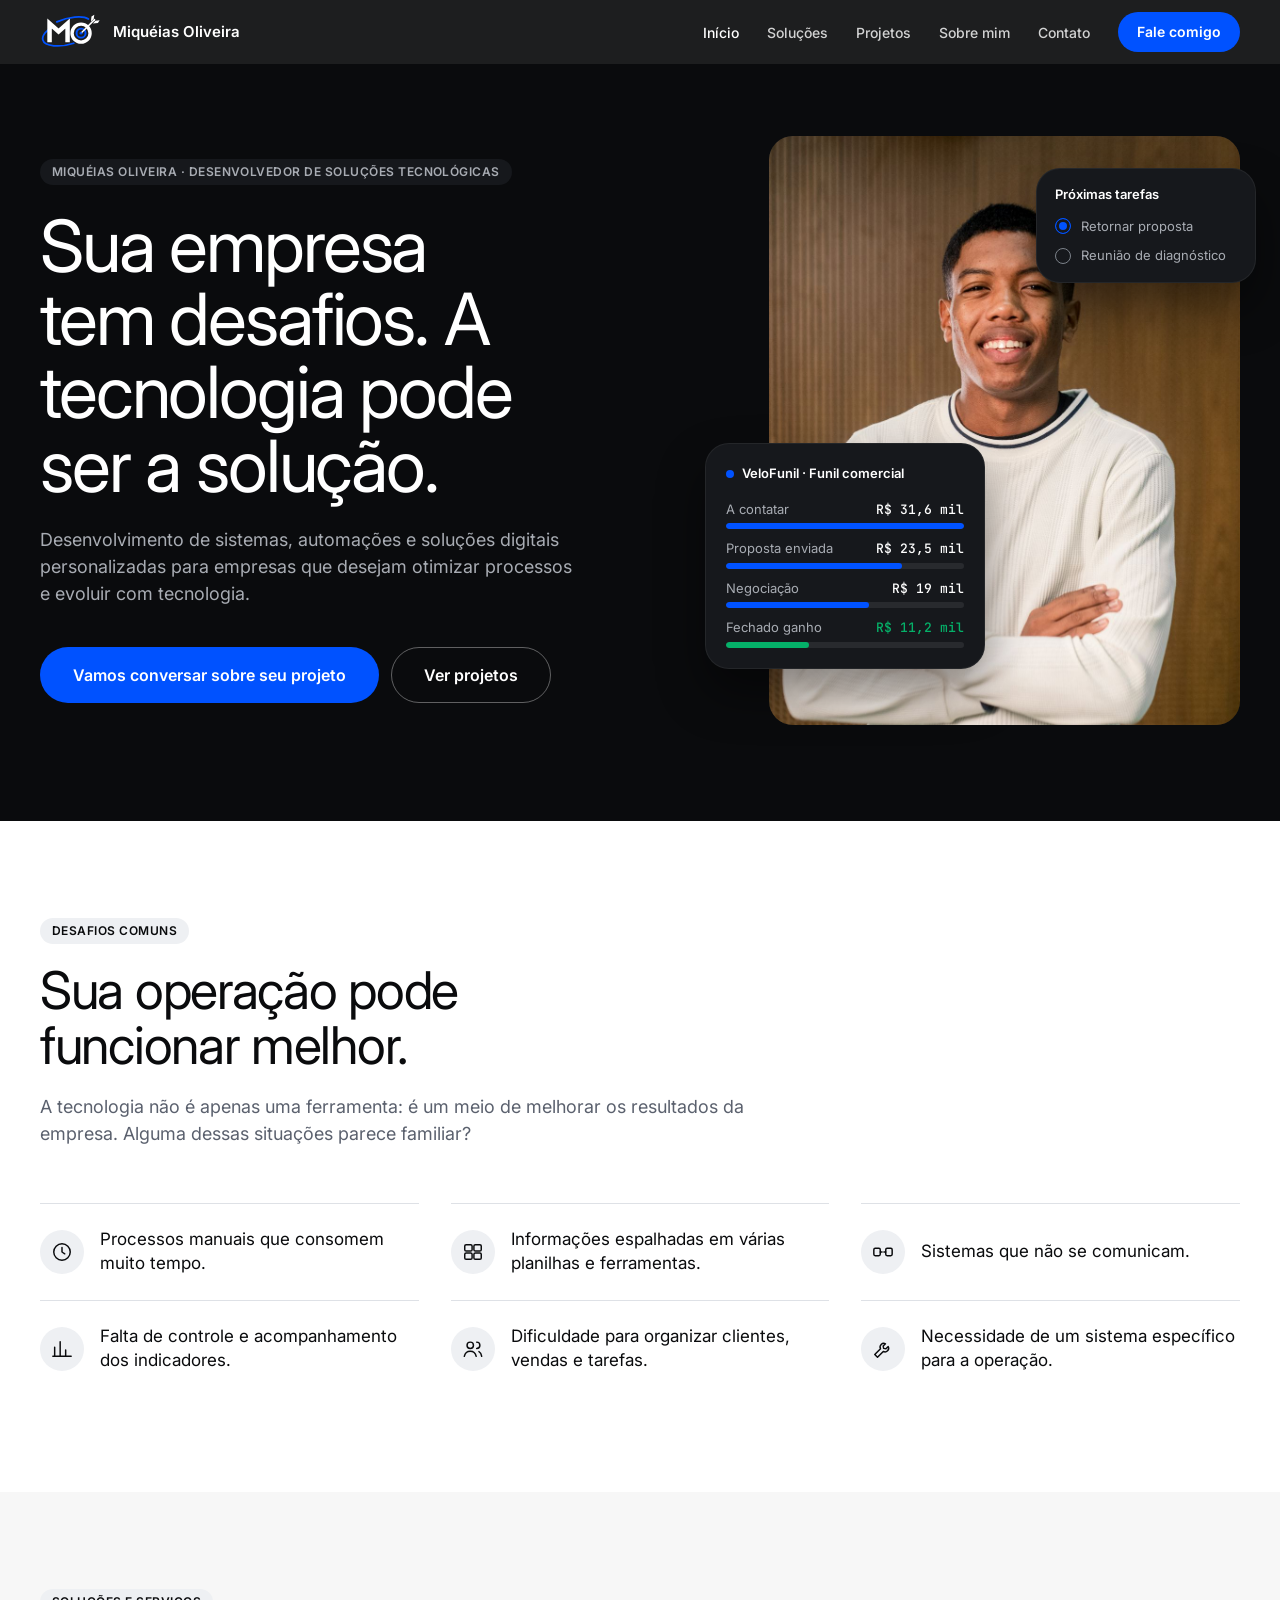
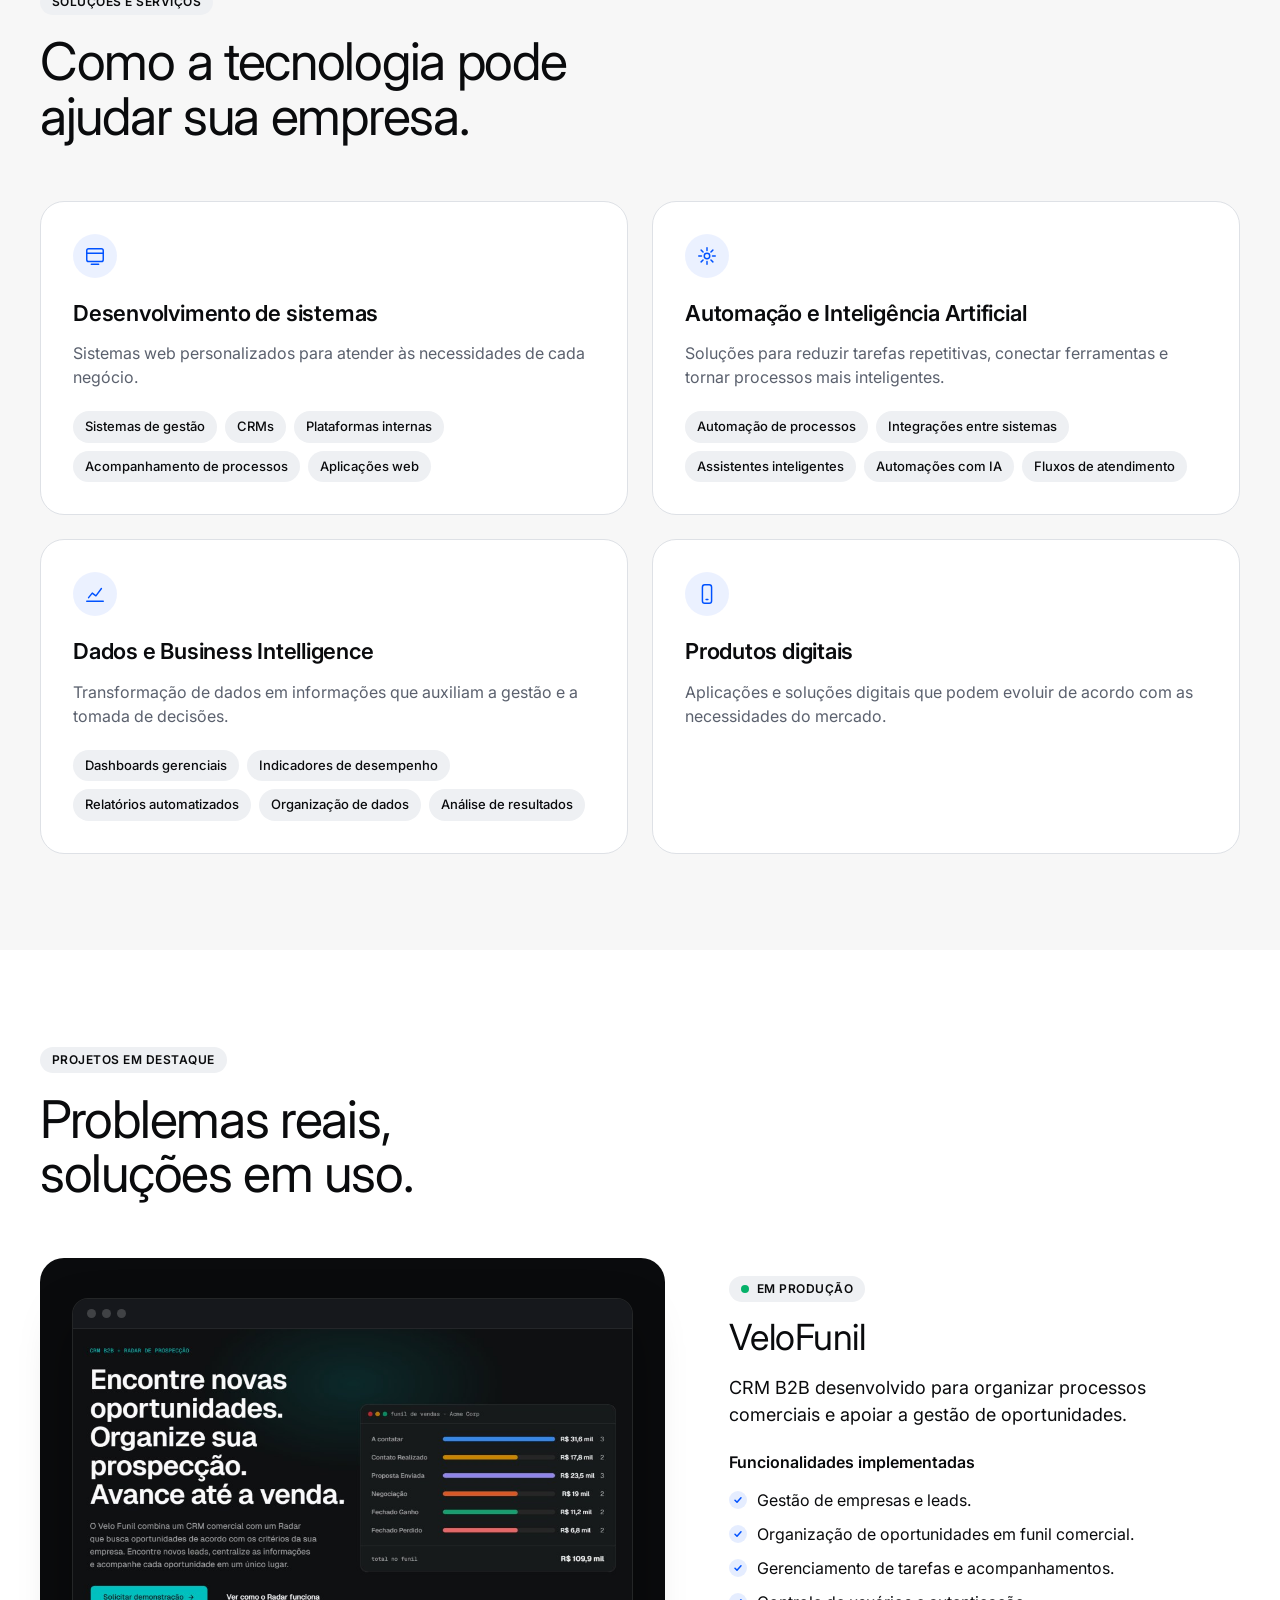
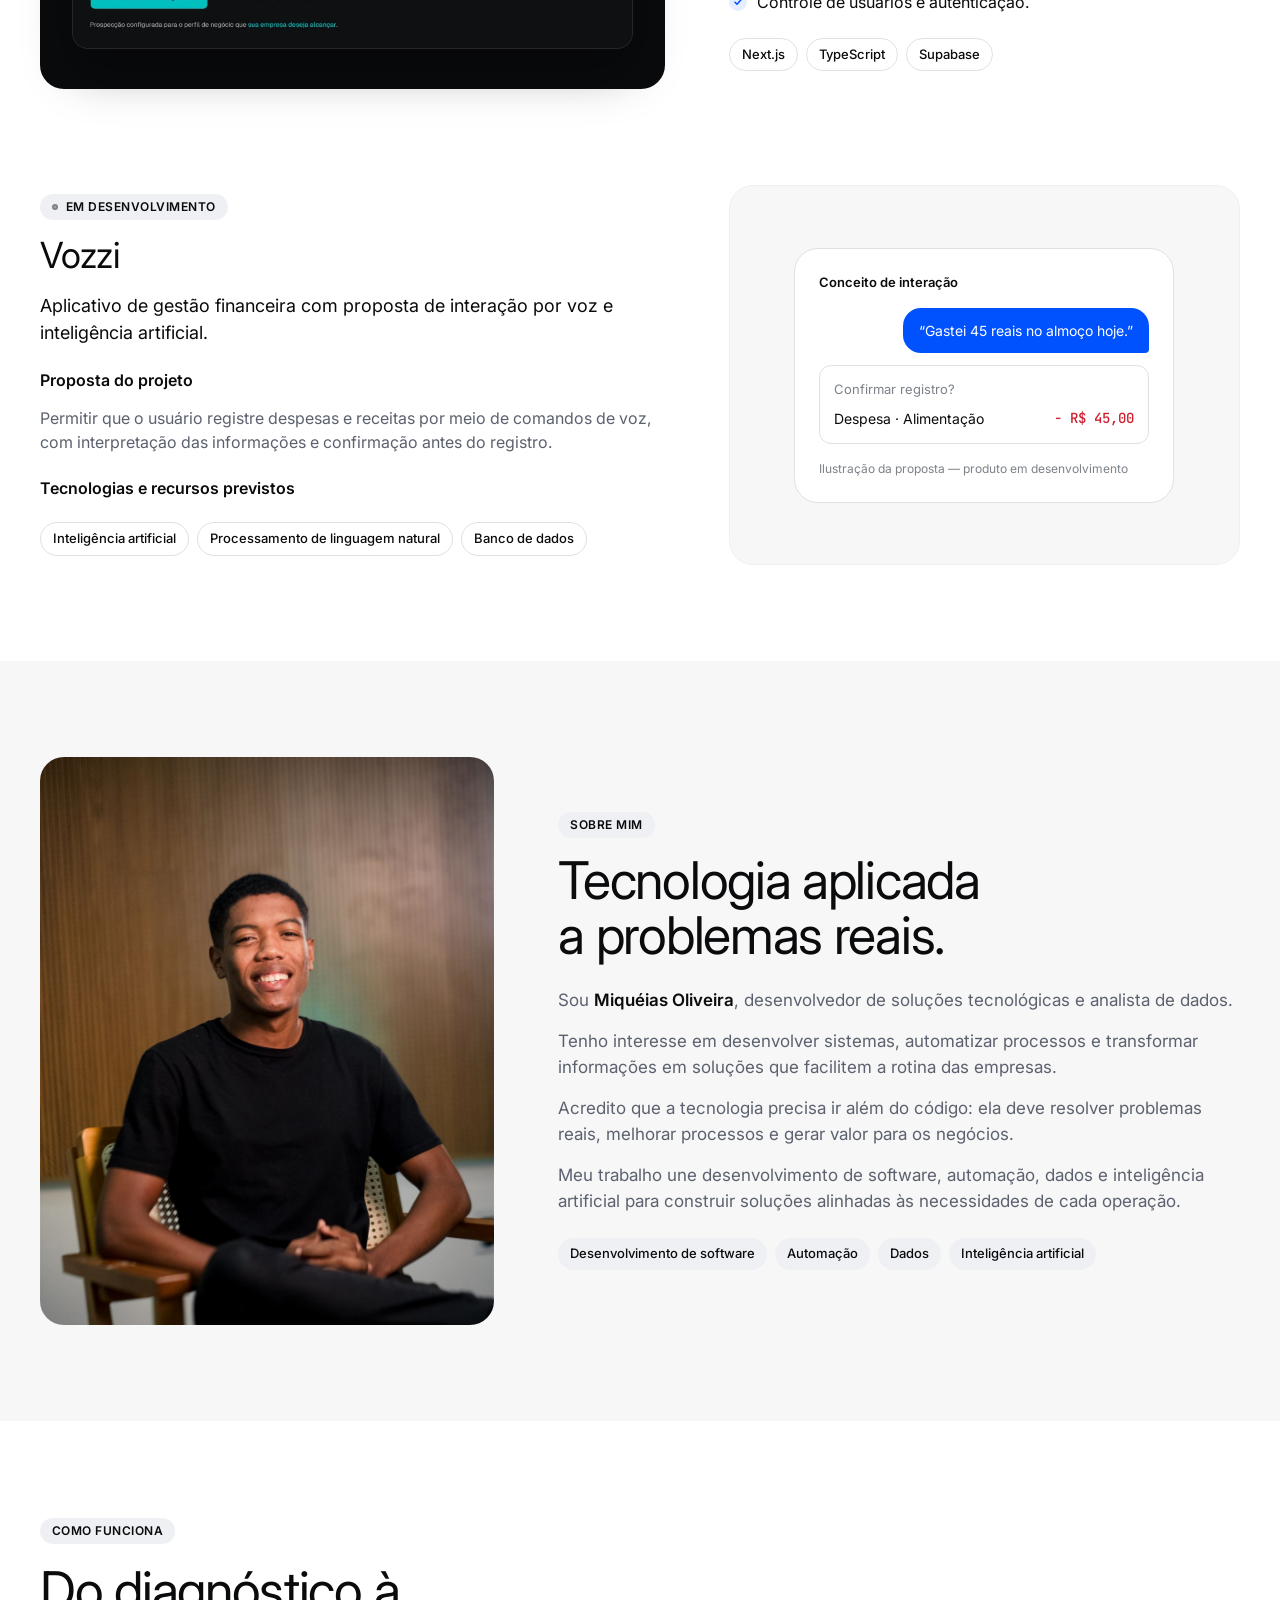
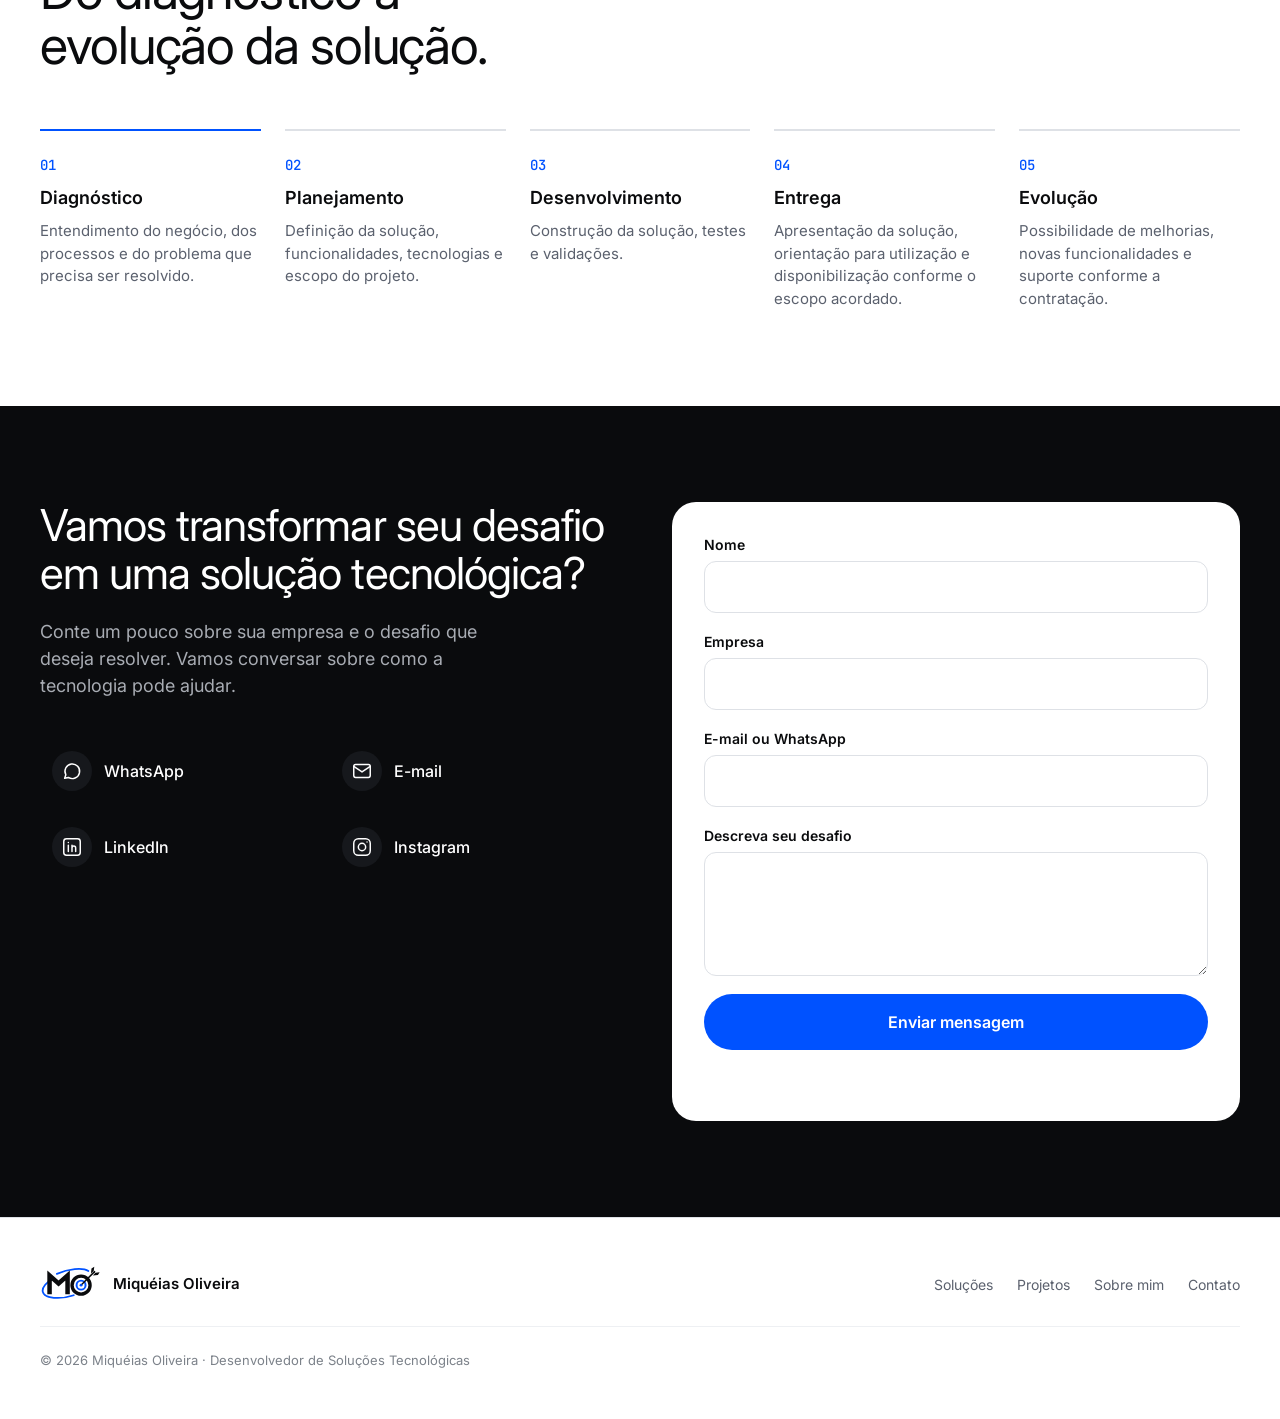
==== index.html @ 8f215d65 "Landing page inicial" ====
<!doctype html>
<html lang="pt-BR">
<head>
  <meta charset="utf-8">
  <meta name="viewport" content="width=device-width, initial-scale=1">
  <title>Miquéias Oliveira — Desenvolvedor de Soluções Tecnológicas</title>
  <meta name="description" content="Desenvolvimento de sistemas, automações e soluções digitais personalizadas para empresas que desejam otimizar processos e evoluir com tecnologia.">
  <meta property="og:title" content="Miquéias Oliveira — Desenvolvedor de Soluções Tecnológicas">
  <meta property="og:description" content="Sistemas, automações, dados e IA para resolver desafios reais da sua empresa.">
  <meta property="og:type" content="website">
  <meta property="og:image" content="assets/img/miqueias-hero.jpg">
  <meta property="og:locale" content="pt_BR">
  <link rel="icon" href="assets/favicon.svg" type="image/svg+xml">
  <link rel="preconnect" href="https://fonts.googleapis.com">
  <link rel="preconnect" href="https://fonts.gstatic.com" crossorigin>
  <link href="https://fonts.googleapis.com/css2?family=Inter:wght@400;500;600;700&family=JetBrains+Mono:wght@500&display=swap" rel="stylesheet">
  <link rel="stylesheet" href="styles.css">
  <!-- Métricas: inserir aqui o script de analytics (ex.: Google Analytics 4 ou Plausible) na publicação -->
</head>
<body>

  <!-- Logo MO: letras em currentColor (claro/escuro), alvo e órbita em azul -->
  <svg width="0" height="0" style="position:absolute" aria-hidden="true">
    <symbol id="logo" viewBox="0 0 112 64">
      <path d="M60 52 C 36 60, 8 58, 5 46 C 3 38, 12 28, 24 22" fill="none" stroke="#0052ff" stroke-width="3.2" stroke-linecap="round"/>
      <path d="M30 14 C 50 5, 76 2, 86 9" fill="none" stroke="#0052ff" stroke-width="3.2" stroke-linecap="round"/>
      <path d="M17 50 V17 L33 31 L49 17 V50" fill="none" stroke="currentColor" stroke-width="8"/>
      <circle cx="73" cy="34" r="16" fill="none" stroke="currentColor" stroke-width="6"/>
      <circle cx="73" cy="34" r="8" fill="none" stroke="#0052ff" stroke-width="3.5"/>
      <circle cx="73" cy="34" r="2.6" fill="#0052ff"/>
      <path d="M75 32 L97 10" stroke="currentColor" stroke-width="2.6" stroke-linecap="round"/>
      <path d="M90.5 13.5 L91.5 4.5 L96.5 1.5 L95.5 9 Z M94 17 L103 16 L106 11 L98.5 12 Z" fill="currentColor"/>
    </symbol>
  </svg>

  <!-- ===== Navegação ===== -->
  <header class="nav" id="nav">
    <div class="container nav__inner">
      <a href="#inicio" class="nav__brand" aria-label="Miquéias Oliveira — início">
        <svg class="nav__logo" aria-hidden="true"><use href="#logo"/></svg>
        <span>Miquéias Oliveira</span>
      </a>
      <nav class="nav__menu" id="menu" aria-label="Menu principal">
        <a href="#inicio">Início</a>
        <a href="#solucoes">Soluções</a>
        <a href="#projetos">Projetos</a>
        <a href="#sobre">Sobre mim</a>
        <a href="#contato">Contato</a>
        <a href="#contato" class="btn btn--primary nav__cta">Fale comigo</a>
      </nav>
      <button class="nav__toggle" id="menuToggle" aria-label="Abrir menu" aria-expanded="false" aria-controls="menu">
        <span></span><span></span>
      </button>
    </div>
  </header>

  <main>

    <!-- ===== Hero ===== -->
    <section class="hero" id="inicio">
      <div class="container hero__grid">
        <div class="hero__text">
          <span class="badge badge--dark">Miquéias Oliveira · Desenvolvedor de Soluções Tecnológicas</span>
          <h1 class="display-mega">Sua empresa tem desafios. A tecnologia pode ser a solução.</h1>
          <p class="hero__sub">Desenvolvimento de sistemas, automações e soluções digitais personalizadas para empresas que desejam otimizar processos e evoluir com tecnologia.</p>
          <div class="hero__actions">
            <a href="#contato" class="btn btn--primary btn--lg">Vamos conversar sobre seu projeto</a>
            <a href="#projetos" class="btn btn--outline-dark btn--lg">Ver projetos</a>
          </div>
        </div>

        <div class="hero__visual">
          <figure class="hero__photo">
            <img src="assets/img/miqueias-hero.jpg" alt="Miquéias Oliveira sorrindo, de braços cruzados" width="1000" height="1500" fetchpriority="high">
          </figure>

          <!-- Mockup VeloFunil: funil -->
          <div class="ui-card ui-card--funnel" aria-hidden="true">
            <div class="ui-card__head">
              <span class="ui-dot"></span><span class="ui-card__title">VeloFunil · Funil comercial</span>
            </div>
            <div class="funnel">
              <div class="funnel__col"><span class="funnel__label">A contatar</span><span class="mono">R$ 31,6 mil</span><i style="--w:100%"></i></div>
              <div class="funnel__col"><span class="funnel__label">Proposta enviada</span><span class="mono">R$ 23,5 mil</span><i style="--w:74%"></i></div>
              <div class="funnel__col"><span class="funnel__label">Negociação</span><span class="mono">R$ 19 mil</span><i style="--w:60%"></i></div>
              <div class="funnel__col"><span class="funnel__label">Fechado ganho</span><span class="mono up">R$ 11,2 mil</span><i style="--w:35%" class="is-won"></i></div>
            </div>
          </div>

          <!-- Mockup VeloFunil: tarefas -->
          <div class="ui-card ui-card--tasks" aria-hidden="true">
            <span class="ui-card__title">Próximas tarefas</span>
            <ul class="tasks">
              <li><span class="check is-done"></span>Retornar proposta</li>
              <li><span class="check"></span>Reunião de diagnóstico</li>
            </ul>
          </div>
        </div>
      </div>
    </section>

    <!-- ===== Problemas ===== -->
    <section class="section" id="problemas">
      <div class="container">
        <header class="section__head">
          <span class="badge">Desafios comuns</span>
          <h2 class="display-lg">Sua operação pode funcionar melhor.</h2>
          <p class="section__lead">A tecnologia não é apenas uma ferramenta: é um meio de melhorar os resultados da empresa. Alguma dessas situações parece familiar?</p>
        </header>
        <ul class="problems">
          <li class="problem">
            <span class="icon-plate"><svg viewBox="0 0 24 24"><circle cx="12" cy="12" r="9"/><path d="M12 7v5l3 2"/></svg></span>
            <p>Processos manuais que consomem muito tempo.</p>
          </li>
          <li class="problem">
            <span class="icon-plate"><svg viewBox="0 0 24 24"><rect x="3" y="4" width="8" height="7" rx="1.5"/><rect x="13" y="4" width="8" height="7" rx="1.5"/><rect x="3" y="13" width="8" height="7" rx="1.5"/><rect x="13" y="13" width="8" height="7" rx="1.5"/></svg></span>
            <p>Informações espalhadas em várias planilhas e ferramentas.</p>
          </li>
          <li class="problem">
            <span class="icon-plate"><svg viewBox="0 0 24 24"><rect x="2" y="8" width="7" height="8" rx="1.5"/><rect x="15" y="8" width="7" height="8" rx="1.5"/><path d="M9 12h2M13 12h2"/></svg></span>
            <p>Sistemas que não se comunicam.</p>
          </li>
          <li class="problem">
            <span class="icon-plate"><svg viewBox="0 0 24 24"><path d="M4 20V10M10 20V4M16 20v-7M22 20H2"/></svg></span>
            <p>Falta de controle e acompanhamento dos indicadores.</p>
          </li>
          <li class="problem">
            <span class="icon-plate"><svg viewBox="0 0 24 24"><circle cx="9" cy="8" r="3.5"/><path d="M2.5 20c.8-3.5 3.4-5.5 6.5-5.5s5.7 2 6.5 5.5"/><path d="M16 4.5a3.5 3.5 0 0 1 0 7M18.5 14.8c1.6.8 2.6 2.6 3 5.2"/></svg></span>
            <p>Dificuldade para organizar clientes, vendas e tarefas.</p>
          </li>
          <li class="problem">
            <span class="icon-plate"><svg viewBox="0 0 24 24"><path d="M14.7 6.3a4 4 0 0 0-5.4 5.4L3 18l3 3 6.3-6.3a4 4 0 0 0 5.4-5.4l-2.5 2.5-2.5-.5-.5-2.5z"/></svg></span>
            <p>Necessidade de um sistema específico para a operação.</p>
          </li>
        </ul>
      </div>
    </section>

    <!-- ===== Soluções ===== -->
    <section class="section section--soft" id="solucoes">
      <div class="container">
        <header class="section__head">
          <span class="badge">Soluções e serviços</span>
          <h2 class="display-lg">Como a tecnologia pode ajudar sua empresa.</h2>
        </header>
        <div class="services">
          <article class="card service">
            <span class="icon-plate icon-plate--blue"><svg viewBox="0 0 24 24"><rect x="3" y="4" width="18" height="14" rx="2"/><path d="M3 9h18M8 21h8"/></svg></span>
            <h3 class="title-lg">Desenvolvimento de sistemas</h3>
            <p>Sistemas web personalizados para atender às necessidades de cada negócio.</p>
            <ul class="chips"><li>Sistemas de gestão</li><li>CRMs</li><li>Plataformas internas</li><li>Acompanhamento de processos</li><li>Aplicações web</li></ul>
          </article>
          <article class="card service">
            <span class="icon-plate icon-plate--blue"><svg viewBox="0 0 24 24"><path d="M12 3v3M12 18v3M3 12h3M18 12h3M5.6 5.6l2.1 2.1M16.3 16.3l2.1 2.1M5.6 18.4l2.1-2.1M16.3 7.7l2.1-2.1"/><circle cx="12" cy="12" r="3"/></svg></span>
            <h3 class="title-lg">Automação e Inteligência Artificial</h3>
            <p>Soluções para reduzir tarefas repetitivas, conectar ferramentas e tornar processos mais inteligentes.</p>
            <ul class="chips"><li>Automação de processos</li><li>Integrações entre sistemas</li><li>Assistentes inteligentes</li><li>Automações com IA</li><li>Fluxos de atendimento</li></ul>
          </article>
          <article class="card service">
            <span class="icon-plate icon-plate--blue"><svg viewBox="0 0 24 24"><path d="M3 20h18"/><path d="M5 16l4-5 4 3 6-8"/></svg></span>
            <h3 class="title-lg">Dados e Business Intelligence</h3>
            <p>Transformação de dados em informações que auxiliam a gestão e a tomada de decisões.</p>
            <ul class="chips"><li>Dashboards gerenciais</li><li>Indicadores de desempenho</li><li>Relatórios automatizados</li><li>Organização de dados</li><li>Análise de resultados</li></ul>
          </article>
          <article class="card service">
            <span class="icon-plate icon-plate--blue"><svg viewBox="0 0 24 24"><rect x="7" y="2" width="10" height="20" rx="2.5"/><path d="M11 18h2"/></svg></span>
            <h3 class="title-lg">Produtos digitais</h3>
            <p>Aplicações e soluções digitais que podem evoluir de acordo com as necessidades do mercado.</p>
          </article>
        </div>
      </div>
    </section>

    <!-- ===== Projetos ===== -->
    <section class="section" id="projetos">
      <div class="container">
        <header class="section__head">
          <span class="badge">Projetos em destaque</span>
          <h2 class="display-lg">Problemas reais, soluções em uso.</h2>
        </header>

        <!-- VeloFunil -->
        <article class="project">
          <figure class="project__visual project__visual--shot">
            <div class="browser">
              <div class="browser__bar" aria-hidden="true"><span></span><span></span><span></span></div>
              <img src="assets/img/velofunil.jpg" alt="Página do VeloFunil com o funil de vendas mostrando oportunidades por etapa" width="980" height="560" loading="lazy">
            </div>
          </figure>
          <div class="project__body">
            <span class="status status--live">Em produção</span>
            <h3 class="display-sm">VeloFunil</h3>
            <p class="project__lead">CRM B2B desenvolvido para organizar processos comerciais e apoiar a gestão de oportunidades.</p>
            <h4 class="title-sm">Funcionalidades implementadas</h4>
            <ul class="checklist">
              <li>Gestão de empresas e leads.</li>
              <li>Organização de oportunidades em funil comercial.</li>
              <li>Gerenciamento de tarefas e acompanhamentos.</li>
              <li>Controle de usuários e autenticação.</li>
            </ul>
            <ul class="chips chips--tech"><li>Next.js</li><li>TypeScript</li><li>Supabase</li></ul>
          </div>
        </article>

        <!-- Vozzi -->
        <article class="project project--reverse">
          <div class="project__visual project__visual--soft" aria-hidden="true">
            <div class="ui-card ui-card--light ui-card--voice">
              <span class="ui-card__title">Conceito de interação</span>
              <div class="voice">
                <div class="voice__bubble">“Gastei 45 reais no almoço hoje.”</div>
                <div class="voice__confirm">
                  <span class="caption">Confirmar registro?</span>
                  <div class="voice__row"><span>Despesa · Alimentação</span><span class="mono down">− R$ 45,00</span></div>
                </div>
              </div>
              <span class="ui-card__note">Ilustração da proposta — produto em desenvolvimento</span>
            </div>
          </div>
          <div class="project__body">
            <span class="status status--dev">Em desenvolvimento</span>
            <h3 class="display-sm">Vozzi</h3>
            <p class="project__lead">Aplicativo de gestão financeira com proposta de interação por voz e inteligência artificial.</p>
            <h4 class="title-sm">Proposta do projeto</h4>
            <p>Permitir que o usuário registre despesas e receitas por meio de comandos de voz, com interpretação das informações e confirmação antes do registro.</p>
            <h4 class="title-sm">Tecnologias e recursos previstos</h4>
            <ul class="chips chips--tech"><li>Inteligência artificial</li><li>Processamento de linguagem natural</li><li>Banco de dados</li></ul>
          </div>
        </article>
      </div>
    </section>

    <!-- ===== Sobre mim ===== -->
    <section class="section section--soft" id="sobre">
      <div class="container about">
        <figure class="about__photo">
          <img src="assets/img/miqueias-sobre.jpg" alt="Miquéias Oliveira sentado em uma poltrona, sorrindo" width="1000" height="1500" loading="lazy">
        </figure>
        <div class="about__text">
          <span class="badge">Sobre mim</span>
          <h2 class="display-lg">Tecnologia aplicada a problemas reais.</h2>
          <p>Sou <strong>Miquéias Oliveira</strong>, desenvolvedor de soluções tecnológicas e analista de dados.</p>
          <p>Tenho interesse em desenvolver sistemas, automatizar processos e transformar informações em soluções que facilitem a rotina das empresas.</p>
          <p>Acredito que a tecnologia precisa ir além do código: ela deve resolver problemas reais, melhorar processos e gerar valor para os negócios.</p>
          <p>Meu trabalho une desenvolvimento de software, automação, dados e inteligência artificial para construir soluções alinhadas às necessidades de cada operação.</p>
          <ul class="chips"><li>Desenvolvimento de software</li><li>Automação</li><li>Dados</li><li>Inteligência artificial</li></ul>
        </div>
      </div>
    </section>

    <!-- ===== Processo ===== -->
    <section class="section" id="processo">
      <div class="container">
        <header class="section__head">
          <span class="badge">Como funciona</span>
          <h2 class="display-lg">Do diagnóstico à evolução da solução.</h2>
        </header>
        <ol class="steps">
          <li class="step"><span class="step__num mono">01</span><h3 class="title-md">Diagnóstico</h3><p>Entendimento do negócio, dos processos e do problema que precisa ser resolvido.</p></li>
          <li class="step"><span class="step__num mono">02</span><h3 class="title-md">Planejamento</h3><p>Definição da solução, funcionalidades, tecnologias e escopo do projeto.</p></li>
          <li class="step"><span class="step__num mono">03</span><h3 class="title-md">Desenvolvimento</h3><p>Construção da solução, testes e validações.</p></li>
          <li class="step"><span class="step__num mono">04</span><h3 class="title-md">Entrega</h3><p>Apresentação da solução, orientação para utilização e disponibilização conforme o escopo acordado.</p></li>
          <li class="step"><span class="step__num mono">05</span><h3 class="title-md">Evolução</h3><p>Possibilidade de melhorias, novas funcionalidades e suporte conforme a contratação.</p></li>
        </ol>
      </div>
    </section>

    <!-- ===== Contato ===== -->
    <section class="contact" id="contato">
      <div class="container contact__grid">
        <div class="contact__text">
          <h2 class="display-md">Vamos transformar seu desafio em uma solução tecnológica?</h2>
          <p>Conte um pouco sobre sua empresa e o desafio que deseja resolver. Vamos conversar sobre como a tecnologia pode ajudar.</p>
          <ul class="channels">
            <li><a href="https://wa.me/5571981705860" target="_blank" rel="noopener" data-track="whatsapp">
              <span class="icon-plate icon-plate--dark"><svg viewBox="0 0 24 24"><path d="M4 20l1.3-3.9A8 8 0 1 1 8 19z"/></svg></span>WhatsApp</a></li>
            <li><a href="mailto:dmiqueias635@gmail.com" data-track="email">
              <span class="icon-plate icon-plate--dark"><svg viewBox="0 0 24 24"><rect x="3" y="5" width="18" height="14" rx="2"/><path d="M3 7l9 6 9-6"/></svg></span>E-mail</a></li>
            <li><a href="https://www.linkedin.com/in/miqu%C3%A9ias-oliveira-305495248/" target="_blank" rel="noopener" data-track="linkedin">
              <span class="icon-plate icon-plate--dark"><svg viewBox="0 0 24 24"><rect x="3" y="3" width="18" height="18" rx="3"/><path d="M8 10v7M8 7v.01M12 17v-4a2 2 0 0 1 4 0v4M12 10v7"/></svg></span>LinkedIn</a></li>
            <li><a href="https://www.instagram.com/miqueias_dev/" target="_blank" rel="noopener" data-track="instagram">
              <span class="icon-plate icon-plate--dark"><svg viewBox="0 0 24 24"><rect x="3" y="3" width="18" height="18" rx="5"/><circle cx="12" cy="12" r="4"/><path d="M17.5 6.5v.01"/></svg></span>Instagram</a></li>
          </ul>
        </div>

        <form class="form" id="contactForm" novalidate>
          <div class="field">
            <label for="nome">Nome</label>
            <input id="nome" name="nome" type="text" autocomplete="name" required>
          </div>
          <div class="field">
            <label for="empresa">Empresa</label>
            <input id="empresa" name="empresa" type="text" autocomplete="organization">
          </div>
          <div class="field">
            <label for="contatoInput">E-mail ou WhatsApp</label>
            <input id="contatoInput" name="contato" type="text" autocomplete="email" required>
          </div>
          <div class="field">
            <label for="desafio">Descreva seu desafio</label>
            <textarea id="desafio" name="desafio" rows="4" required></textarea>
          </div>
          <button type="submit" class="btn btn--primary btn--lg btn--block">Enviar mensagem</button>
          <p class="form__status" id="formStatus" role="status"></p>
        </form>
      </div>
    </section>
  </main>

  <footer class="footer">
    <div class="container footer__inner">
      <a href="#inicio" class="nav__brand"><svg class="nav__logo" aria-hidden="true"><use href="#logo"/></svg><span>Miquéias Oliveira</span></a>
      <nav class="footer__links" aria-label="Rodapé">
        <a href="#solucoes">Soluções</a><a href="#projetos">Projetos</a><a href="#sobre">Sobre mim</a><a href="#contato">Contato</a>
      </nav>
      <p class="footer__legal">© <span id="year">2026</span> Miquéias Oliveira · Desenvolvedor de Soluções Tecnológicas</p>
    </div>
  </footer>

  <script src="script.js"></script>
</body>
</html>
---- styles.css ----
/* =========================================================
   Tokens — baseados em DESIGN-SYSTEM.md
   ========================================================= */
:root {
  --primary: #0052ff;
  --primary-active: #003ecc;
  --primary-disabled: #a8b8cc;
  --ink: #0a0b0d;
  --body: #5b616e;
  --muted: #7c828a;
  --muted-soft: #a8acb3;
  --hairline: #dee1e6;
  --hairline-soft: #eef0f3;
  --canvas: #ffffff;
  --surface-soft: #f7f7f7;
  --surface-strong: #eef0f3;
  --surface-dark: #0a0b0d;
  --surface-dark-elevated: #16181c;
  --on-dark: #ffffff;
  --on-dark-soft: #a8acb3;
  --up: #05b169;
  --down: #cf202f;

  --font-sans: "Inter", -apple-system, system-ui, "Segoe UI", Roboto, Helvetica, Arial, sans-serif;
  --font-mono: "JetBrains Mono", ui-monospace, monospace;

  --r-sm: 8px;
  --r-md: 12px;
  --r-lg: 16px;
  --r-xl: 24px;
  --r-pill: 100px;

  --section: 96px;
  --container: 1200px;
  --gutter: 24px;
  --nav-h: 64px;
  --shadow-soft: 0 4px 12px rgba(0, 0, 0, 0.04);
}

/* =========================================================
   Base
   ========================================================= */
*, *::before, *::after { box-sizing: border-box; }
html { scroll-behavior: smooth; scroll-padding-top: var(--nav-h); -webkit-text-size-adjust: 100%; }
body {
  margin: 0;
  font-family: var(--font-sans);
  font-size: 16px;
  line-height: 1.5;
  color: var(--body);
  background: var(--canvas);
  -webkit-font-smoothing: antialiased;
}
img { display: block; max-width: 100%; height: auto; }
a { color: inherit; text-decoration: none; }
ul, ol { margin: 0; padding: 0; list-style: none; }
h1, h2, h3, h4, p, figure { margin: 0; }
strong { color: var(--ink); font-weight: 600; }

.container { width: 100%; max-width: calc(var(--container) + 2 * var(--gutter)); margin: 0 auto; padding: 0 var(--gutter); }

/* Tipografia */
.display-mega, .display-lg, .display-md, .display-sm { color: var(--ink); font-weight: 400; text-wrap: balance; }
.display-mega { font-size: clamp(40px, 6.2vw, 72px); line-height: 1.02; letter-spacing: -0.03em; }
.display-lg   { font-size: clamp(32px, 4.4vw, 52px); line-height: 1.05; letter-spacing: -0.025em; }
.display-md   { font-size: clamp(30px, 3.8vw, 44px); line-height: 1.09; letter-spacing: -0.022em; }
.display-sm   { font-size: clamp(28px, 3vw, 36px);  line-height: 1.11; letter-spacing: -0.014em; }
.title-lg { color: var(--ink); font-size: 22px; font-weight: 600; line-height: 1.25; letter-spacing: -0.01em; }
.title-md { color: var(--ink); font-size: 18px; font-weight: 600; line-height: 1.33; }
.title-sm { color: var(--ink); font-size: 16px; font-weight: 600; line-height: 1.25; }
.caption { font-size: 13px; }
.mono { font-family: var(--font-mono); font-weight: 500; font-variant-numeric: tabular-nums; }
.up { color: var(--up); }
.down { color: var(--down); }

/* Badges */
.badge {
  display: inline-flex; align-items: center;
  padding: 4px 12px;
  border-radius: var(--r-pill);
  background: var(--surface-strong);
  color: var(--ink);
  font-size: 12px; font-weight: 600; line-height: 1.5;
  letter-spacing: 0.04em; text-transform: uppercase;
}
.badge--dark { background: var(--surface-dark-elevated); color: var(--on-dark-soft); }

/* Botões */
.btn {
  display: inline-flex; align-items: center; justify-content: center; gap: 8px;
  height: 44px; padding: 12px 20px;
  border: 1px solid transparent; border-radius: var(--r-pill);
  font: 600 16px/1.15 var(--font-sans);
  cursor: pointer; white-space: nowrap;
  transition: background-color .15s ease, border-color .15s ease, color .15s ease;
}
.btn--lg { height: 56px; padding: 16px 32px; }
.btn--block { width: 100%; }
.btn--primary { background: var(--primary); color: #fff; }
.btn--primary:hover { background: #0047e0; }
.btn--primary:active { background: var(--primary-active); }
.btn--primary:disabled { background: var(--primary-disabled); cursor: not-allowed; }
.btn--outline-dark { background: transparent; color: var(--on-dark); border-color: rgba(255,255,255,.35); }
.btn--outline-dark:hover { border-color: #fff; }
.btn:focus-visible, a:focus-visible, button:focus-visible { outline: 2px solid var(--primary); outline-offset: 3px; }

/* =========================================================
   Navegação
   ========================================================= */
.nav {
  position: sticky; top: 0; z-index: 50;
  height: var(--nav-h);
  background: rgba(10, 11, 13, .92);
  backdrop-filter: saturate(180%) blur(12px);
  -webkit-backdrop-filter: saturate(180%) blur(12px);
  color: var(--on-dark);
  transition: background-color .2s ease, color .2s ease, box-shadow .2s ease;
}
.nav.is-light { background: rgba(255,255,255,.92); color: var(--ink); box-shadow: 0 1px 0 var(--hairline); }
.nav__inner { height: 100%; display: flex; align-items: center; justify-content: space-between; gap: 24px; }
.nav__brand { display: inline-flex; align-items: center; gap: 10px; font-weight: 600; font-size: 15px; }
.nav__logo { width: 63px; height: 36px; flex: none; }
.nav__menu { display: flex; align-items: center; gap: 28px; font-size: 14px; font-weight: 500; }
.nav__menu a:not(.btn) { opacity: .8; transition: opacity .15s; }
.nav__menu a:not(.btn):hover, .nav__menu a.is-active { opacity: 1; }
.nav__cta { height: 40px; padding: 10px 18px; font-size: 14px; color: #fff !important; }
.nav__toggle { display: none; }

/* =========================================================
   Hero
   ========================================================= */
.hero { background: var(--surface-dark); color: var(--on-dark-soft); padding: 72px 0 var(--section); overflow: hidden; }
.hero__grid { display: grid; grid-template-columns: 1.1fr .9fr; gap: 64px; align-items: center; }
.hero .display-mega { color: var(--on-dark); margin: 24px 0 24px; }
.hero__sub { font-size: 18px; max-width: 540px; }
.hero__actions { display: flex; flex-wrap: wrap; gap: 12px; margin-top: 40px; }

.hero__visual { position: relative; padding: 0 0 0 40px; }
.hero__photo { border-radius: var(--r-xl); overflow: hidden; aspect-ratio: 4 / 5; background: var(--surface-dark-elevated); }
.hero__photo img { width: 100%; height: 100%; object-fit: cover; object-position: center 20%; }

/* Cards de mockup (product-ui-card) */
.ui-card {
  background: var(--surface-dark-elevated);
  color: var(--on-dark);
  border: 1px solid rgba(255,255,255,.06);
  border-radius: var(--r-xl);
  padding: 20px;
  font-size: 13px;
}
.ui-card--light { background: var(--canvas); color: var(--ink); border-color: var(--hairline); }
.ui-card__head { display: flex; align-items: center; gap: 8px; margin-bottom: 16px; }
.ui-card__title { font-weight: 600; font-size: 13px; }
.ui-dot { width: 8px; height: 8px; border-radius: 50%; background: var(--primary); }

.ui-card--funnel { position: absolute; left: -24px; bottom: 56px; width: 280px; box-shadow: 0 24px 48px rgba(0,0,0,.45); }
.ui-card--tasks { position: absolute; right: -16px; top: 32px; width: 220px; padding: 16px 18px; box-shadow: 0 24px 48px rgba(0,0,0,.45); }

.funnel { display: grid; gap: 10px; }
.funnel__col { display: grid; grid-template-columns: 1fr auto; gap: 4px 12px; align-items: center; }
.funnel__label { color: var(--on-dark-soft); }
.funnel__col i { grid-column: 1 / -1; height: 6px; border-radius: 6px; background: rgba(255,255,255,.08); position: relative; overflow: hidden; }
.funnel__col i::after { content: ""; position: absolute; inset: 0 auto 0 0; width: var(--w); border-radius: inherit; background: var(--primary); }
.funnel__col i.is-won::after { background: var(--up); }

.tasks { display: grid; gap: 10px; margin-top: 12px; color: var(--on-dark-soft); }
.tasks li { display: flex; align-items: center; gap: 10px; }
.check { width: 16px; height: 16px; border-radius: 50%; border: 1.5px solid var(--muted); flex: none; }
.check.is-done { background: var(--primary); border-color: var(--primary); box-shadow: inset 0 0 0 3px var(--surface-dark-elevated); }

/* =========================================================
   Seções
   ========================================================= */
.section { padding: var(--section) 0; }
.section--soft { background: var(--surface-soft); }
.section__head { max-width: 720px; margin-bottom: 56px; }
.section__head .badge { margin-bottom: 20px; }
.section__lead { font-size: 18px; margin-top: 20px; }

.icon-plate {
  display: inline-grid; place-items: center; flex: none;
  width: 44px; height: 44px; border-radius: 50%;
  background: var(--surface-strong); color: var(--ink);
}
.icon-plate svg { width: 22px; height: 22px; fill: none; stroke: currentColor; stroke-width: 1.6; stroke-linecap: round; stroke-linejoin: round; }
.icon-plate--blue { background: rgba(0, 82, 255, .08); color: var(--primary); }
.icon-plate--dark { background: var(--surface-dark-elevated); color: var(--on-dark); width: 40px; height: 40px; }

/* Problemas */
.problems { display: grid; grid-template-columns: repeat(3, 1fr); gap: 0 32px; }
.problem { display: flex; align-items: center; gap: 16px; padding: 24px 0; border-top: 1px solid var(--hairline); }
.problem p { color: var(--ink); font-size: 17px; line-height: 1.4; }

/* Serviços */
.card { background: var(--canvas); border: 1px solid var(--hairline); border-radius: var(--r-xl); padding: 32px; transition: box-shadow .2s ease; }
.card:hover { box-shadow: var(--shadow-soft); }
.services { display: grid; grid-template-columns: repeat(2, 1fr); gap: 24px; }
.service { display: flex; flex-direction: column; gap: 14px; }
.service .icon-plate { margin-bottom: 8px; }

.chips { display: flex; flex-wrap: wrap; gap: 8px; margin-top: 8px; }
.chips li { padding: 6px 12px; border-radius: var(--r-pill); background: var(--surface-strong); color: var(--ink); font-size: 13px; font-weight: 500; }
.chips--tech li { background: transparent; border: 1px solid var(--hairline); }

/* Projetos */
.project { display: grid; grid-template-columns: 1.1fr .9fr; gap: 64px; align-items: center; }
.project + .project { margin-top: 96px; }
.project--reverse .project__visual { order: 2; }
.project__visual { border-radius: var(--r-xl); padding: 48px 40px; min-height: 380px; display: grid; place-items: center; }
.project__visual--dark { background: var(--surface-dark); }
.project__visual--soft { background: var(--surface-soft); border: 1px solid var(--hairline-soft); }
.project__visual--shot { background: var(--surface-dark); padding: 40px 32px; }
.browser { width: 100%; border-radius: var(--r-lg); overflow: hidden; background: #111315; border: 1px solid rgba(255,255,255,.08); box-shadow: 0 24px 48px rgba(0,0,0,.35); }
.browser__bar { display: flex; gap: 6px; padding: 10px 14px; background: var(--surface-dark-elevated); border-bottom: 1px solid rgba(255,255,255,.06); }
.browser__bar span { width: 9px; height: 9px; border-radius: 50%; background: rgba(255,255,255,.18); }
.browser img { width: 100%; }
.project__body { display: flex; flex-direction: column; gap: 16px; }
.project__body .title-sm { margin-top: 8px; }
.project__lead { font-size: 18px; color: var(--ink); }

.status { align-self: flex-start; display: inline-flex; align-items: center; gap: 8px; padding: 4px 12px; border-radius: var(--r-pill); font-size: 12px; font-weight: 600; letter-spacing: .04em; text-transform: uppercase; background: var(--surface-strong); color: var(--ink); }
.status::before { content: ""; width: 8px; height: 8px; border-radius: 50%; }
.status--live::before { background: var(--up); }
.status--dev::before { background: var(--muted-soft); border: 2px solid var(--muted); width: 6px; height: 6px; }

.checklist { display: grid; gap: 10px; }
.checklist li { position: relative; padding-left: 28px; color: var(--ink); }
.checklist li::before {
  content: ""; position: absolute; left: 0; top: 3px; width: 18px; height: 18px; border-radius: 50%;
  background: rgba(0,82,255,.1) url("data:image/svg+xml,%3Csvg xmlns='http://www.w3.org/2000/svg' viewBox='0 0 24 24' fill='none' stroke='%230052ff' stroke-width='3' stroke-linecap='round' stroke-linejoin='round'%3E%3Cpath d='M6 12.5l4 4 8-9'/%3E%3C/svg%3E") center / 12px no-repeat;
}


.ui-card--voice { width: 100%; max-width: 380px; display: grid; gap: 16px; padding: 24px; }
.voice { display: grid; gap: 12px; }
.voice__bubble { justify-self: end; background: var(--primary); color: #fff; padding: 12px 16px; border-radius: 18px 18px 4px 18px; font-size: 14px; max-width: 90%; }
.voice__confirm { border: 1px solid var(--hairline); border-radius: var(--r-md); padding: 14px; display: grid; gap: 8px; }
.voice__confirm .caption { color: var(--muted); }
.voice__row { display: flex; justify-content: space-between; gap: 12px; color: var(--ink); font-size: 14px; }
.voice__row .mono { white-space: nowrap; }
.ui-card__note { font-size: 12px; color: var(--muted); }

/* Sobre */
.about { display: grid; grid-template-columns: .8fr 1.2fr; gap: 64px; align-items: center; }
.about__photo { border-radius: var(--r-xl); overflow: hidden; aspect-ratio: 4 / 5; }
.about__photo img { width: 100%; height: 100%; object-fit: cover; object-position: center 25%; }
.about__text { display: flex; flex-direction: column; gap: 16px; font-size: 17px; }
.about__text .badge { align-self: flex-start; }
.about__text h2 { margin-bottom: 8px; }

/* Processo */
.steps { display: grid; grid-template-columns: repeat(5, 1fr); gap: 24px; counter-reset: step; }
.step { display: flex; flex-direction: column; gap: 10px; padding-top: 24px; border-top: 2px solid var(--hairline); }
.step:first-child { border-top-color: var(--primary); }
.step__num { color: var(--primary); font-size: 14px; }
.step p { font-size: 15px; }

/* Contato */
.contact { background: var(--surface-dark); color: var(--on-dark-soft); padding: var(--section) 0; }
.contact__grid { display: grid; grid-template-columns: 1fr 1fr; gap: 64px; align-items: start; }
.contact .display-md { color: var(--on-dark); margin-bottom: 20px; }
.contact__text > p { font-size: 18px; max-width: 480px; }
.channels { display: grid; grid-template-columns: repeat(2, minmax(0, 1fr)); gap: 12px; margin-top: 40px; }
.channels a { display: flex; align-items: center; gap: 12px; padding: 12px; border-radius: var(--r-lg); color: var(--on-dark); font-weight: 500; transition: background-color .15s; }
.channels a:hover { background: var(--surface-dark-elevated); }

.form { background: var(--canvas); border-radius: var(--r-xl); padding: 32px; display: grid; gap: 18px; color: var(--ink); }
.field { display: grid; gap: 6px; }
.field label { font-size: 14px; font-weight: 600; }
.field input, .field textarea {
  width: 100%; min-height: 48px; padding: 13px 16px;
  border: 1px solid var(--hairline); border-radius: var(--r-md);
  font: 400 16px/1.5 var(--font-sans); color: var(--ink); background: var(--canvas);
  transition: border-color .15s, box-shadow .15s;
}
.field textarea { resize: vertical; min-height: 120px; }
.field input:focus, .field textarea:focus { outline: none; border-color: var(--primary); box-shadow: 0 0 0 1px var(--primary); }
.field.has-error input, .field.has-error textarea { border-color: var(--down); }
.form__status { font-size: 14px; min-height: 21px; color: var(--body); }
.form__status.is-error { color: var(--down); }
.form__status.is-success { color: var(--up); }

/* Rodapé */
.footer { background: var(--canvas); padding: 48px 0; border-top: 1px solid var(--hairline); }
.footer .nav__brand { color: var(--ink); }
.footer__inner { display: flex; flex-wrap: wrap; align-items: center; justify-content: space-between; gap: 24px; }
.footer__links { display: flex; flex-wrap: wrap; gap: 24px; font-size: 14px; }
.footer__links a:hover { color: var(--ink); }
.footer__legal { width: 100%; padding-top: 24px; border-top: 1px solid var(--hairline-soft); font-size: 13px; color: var(--muted); }

/* Animação de entrada */
.reveal { opacity: 0; transform: translateY(16px); transition: opacity .6s ease, transform .6s ease; }
.reveal.is-visible { opacity: 1; transform: none; }
@media (prefers-reduced-motion: reduce) {
  html { scroll-behavior: auto; }
  .reveal { opacity: 1; transform: none; transition: none; }
}

/* =========================================================
   Responsivo
   ========================================================= */
@media (max-width: 1024px) {
  :root { --section: 80px; }
  .hero__grid, .project, .about, .contact__grid { gap: 48px; }
  .problems { grid-template-columns: repeat(2, 1fr); }
  .steps { grid-template-columns: repeat(3, 1fr); row-gap: 40px; }
}

@media (max-width: 860px) {
  .nav__toggle {
    display: inline-grid; place-content: center; gap: 6px;
    width: 44px; height: 44px; border: 0; border-radius: 50%;
    background: transparent; color: inherit; cursor: pointer;
  }
  .nav__toggle span { display: block; width: 20px; height: 2px; border-radius: 2px; background: currentColor; transition: transform .2s; }
  .nav__toggle[aria-expanded="true"] span:first-child { transform: translateY(4px) rotate(45deg); }
  .nav__toggle[aria-expanded="true"] span:last-child { transform: translateY(-4px) rotate(-45deg); }
  .nav__menu {
    position: fixed; inset: var(--nav-h) 0 auto 0;
    flex-direction: column; align-items: stretch; gap: 4px;
    padding: 16px var(--gutter) 24px;
    background: var(--surface-dark); color: var(--on-dark);
    font-size: 17px;
    transform: translateY(-8px); opacity: 0; visibility: hidden;
    transition: opacity .2s, transform .2s, visibility .2s;
  }
  .nav.is-light .nav__menu { background: var(--canvas); color: var(--ink); box-shadow: 0 12px 24px rgba(0,0,0,.06); }
  .nav__menu.is-open { transform: none; opacity: 1; visibility: visible; }
  .nav__menu a:not(.btn) { padding: 12px 0; }
  .nav__cta { margin-top: 12px; height: 48px; font-size: 16px; }

  .hero { padding-top: 48px; }
  .hero__grid, .project, .about, .contact__grid { grid-template-columns: 1fr; }
  .hero__visual { padding: 0; max-width: 460px; width: 100%; justify-self: center; }
  .ui-card--funnel { left: -8px; bottom: 24px; width: 250px; }
  .ui-card--tasks { display: none; }
  .project--reverse .project__visual { order: 0; }
  .about__photo { max-width: 420px; }
}

@media (max-width: 640px) {
  :root { --section: 64px; --gutter: 16px; }
  .hero__actions .btn { width: 100%; }
  .hero__sub, .section__lead, .project__lead, .contact__text > p { font-size: 17px; }
  .problems { grid-template-columns: 1fr; }
  .services { grid-template-columns: 1fr; }
  .card { padding: 24px; }
  .steps { grid-template-columns: 1fr; row-gap: 32px; }
  .project__visual { padding: 24px 16px; min-height: 0; }
  .channels { grid-template-columns: 1fr; }
  .form { padding: 24px; }
  .ui-card--funnel { width: 220px; padding: 16px; }
}
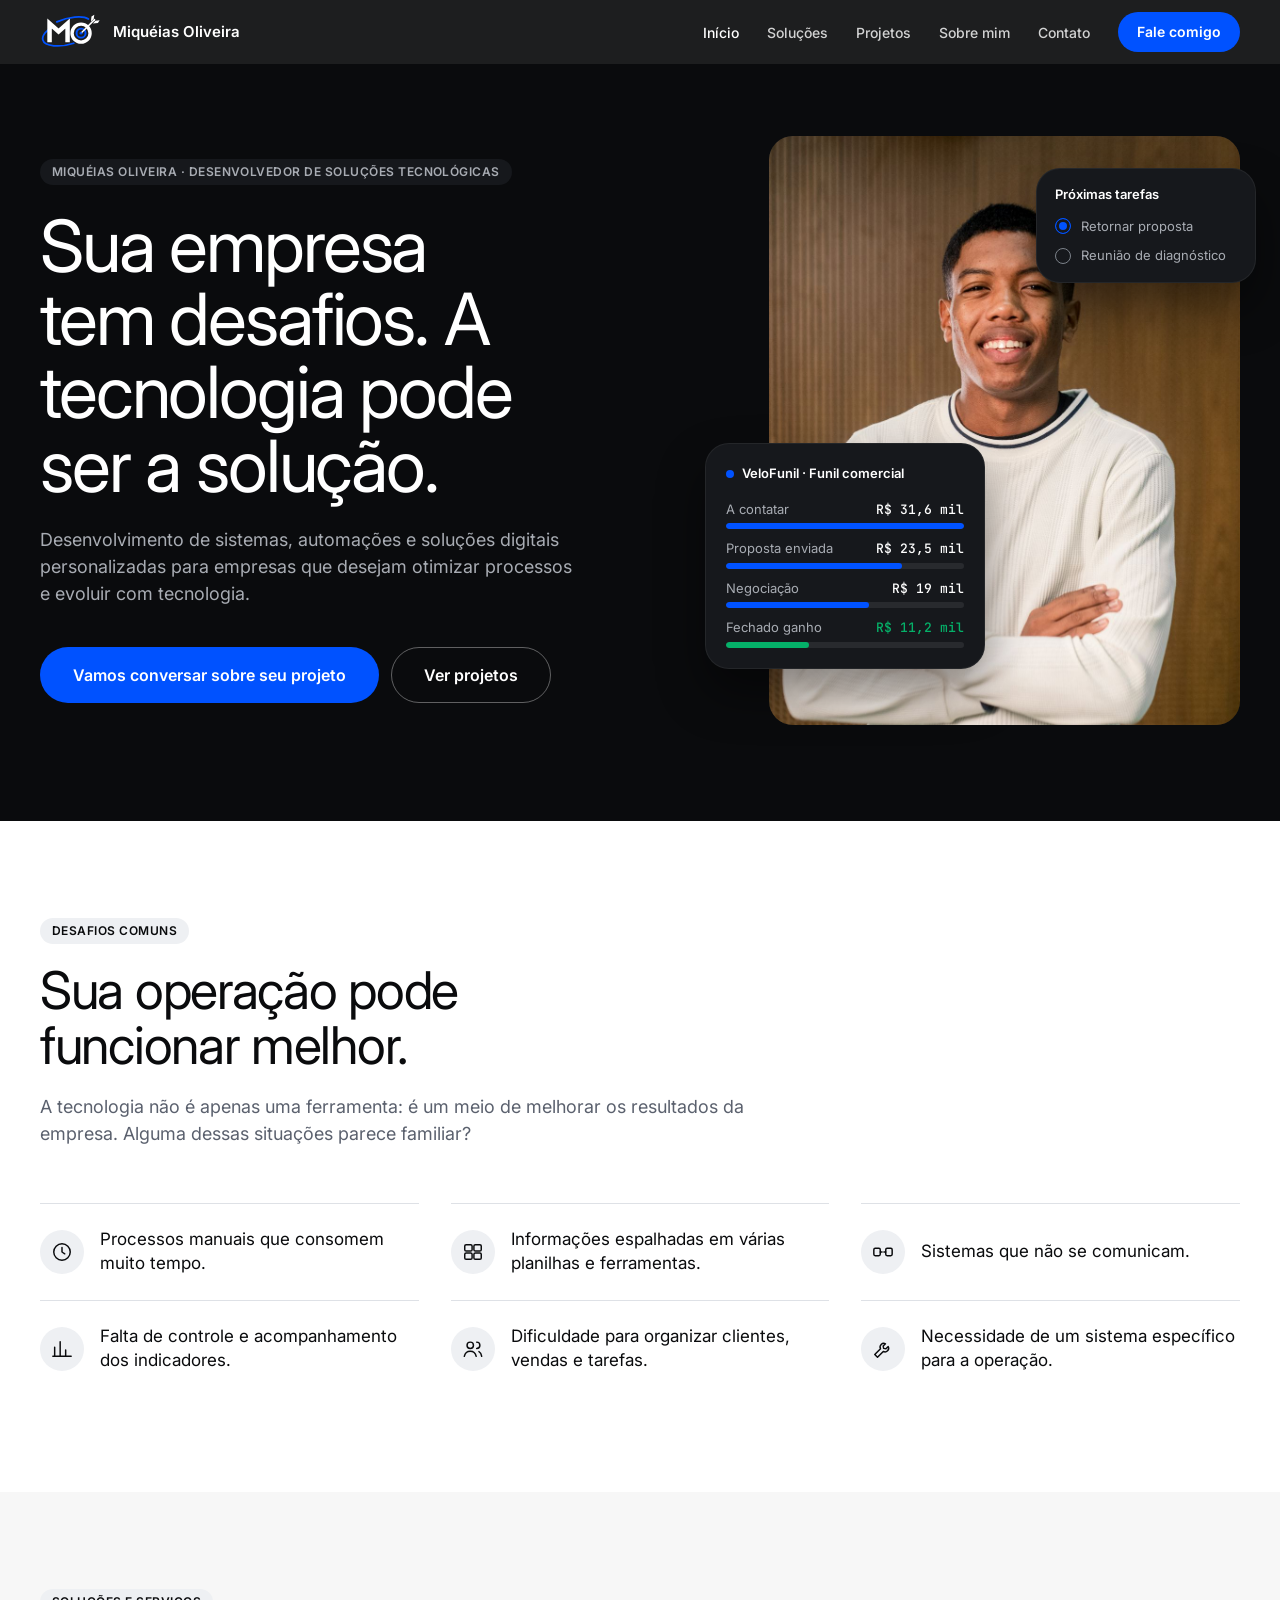
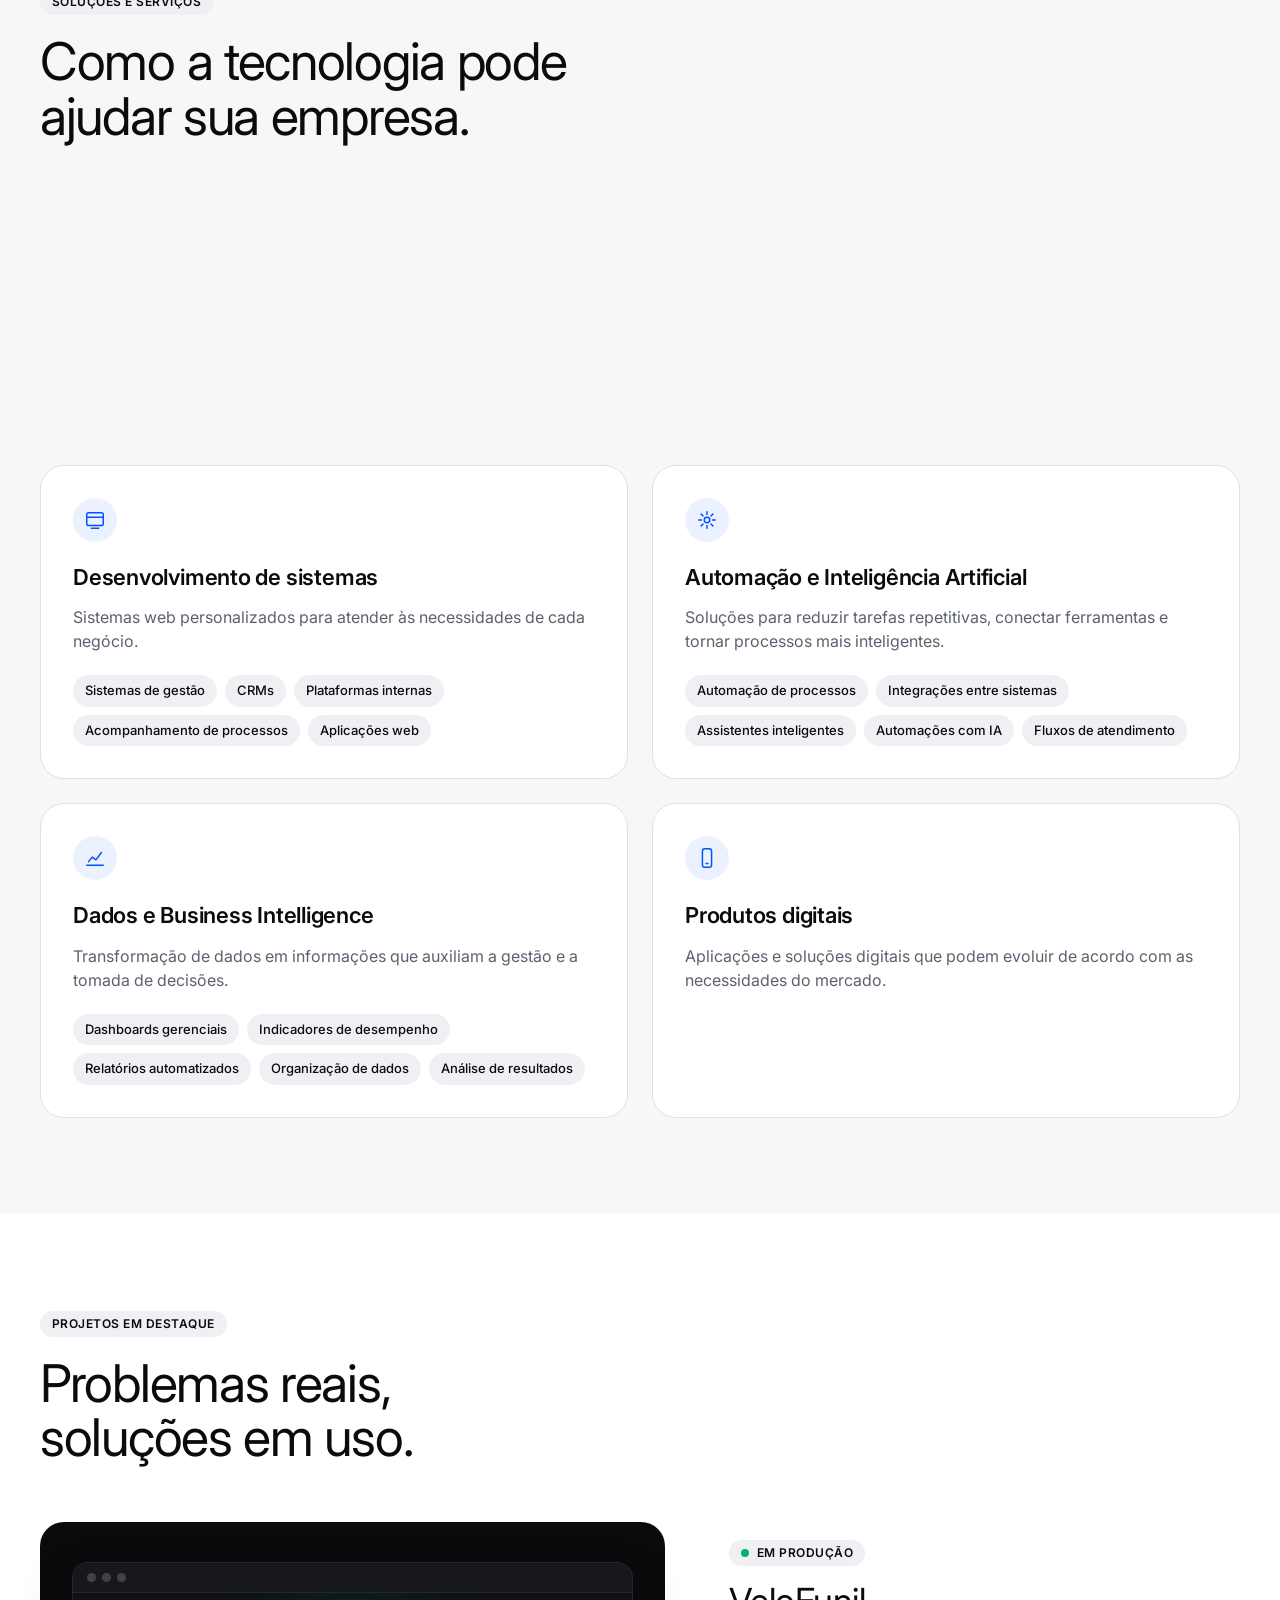
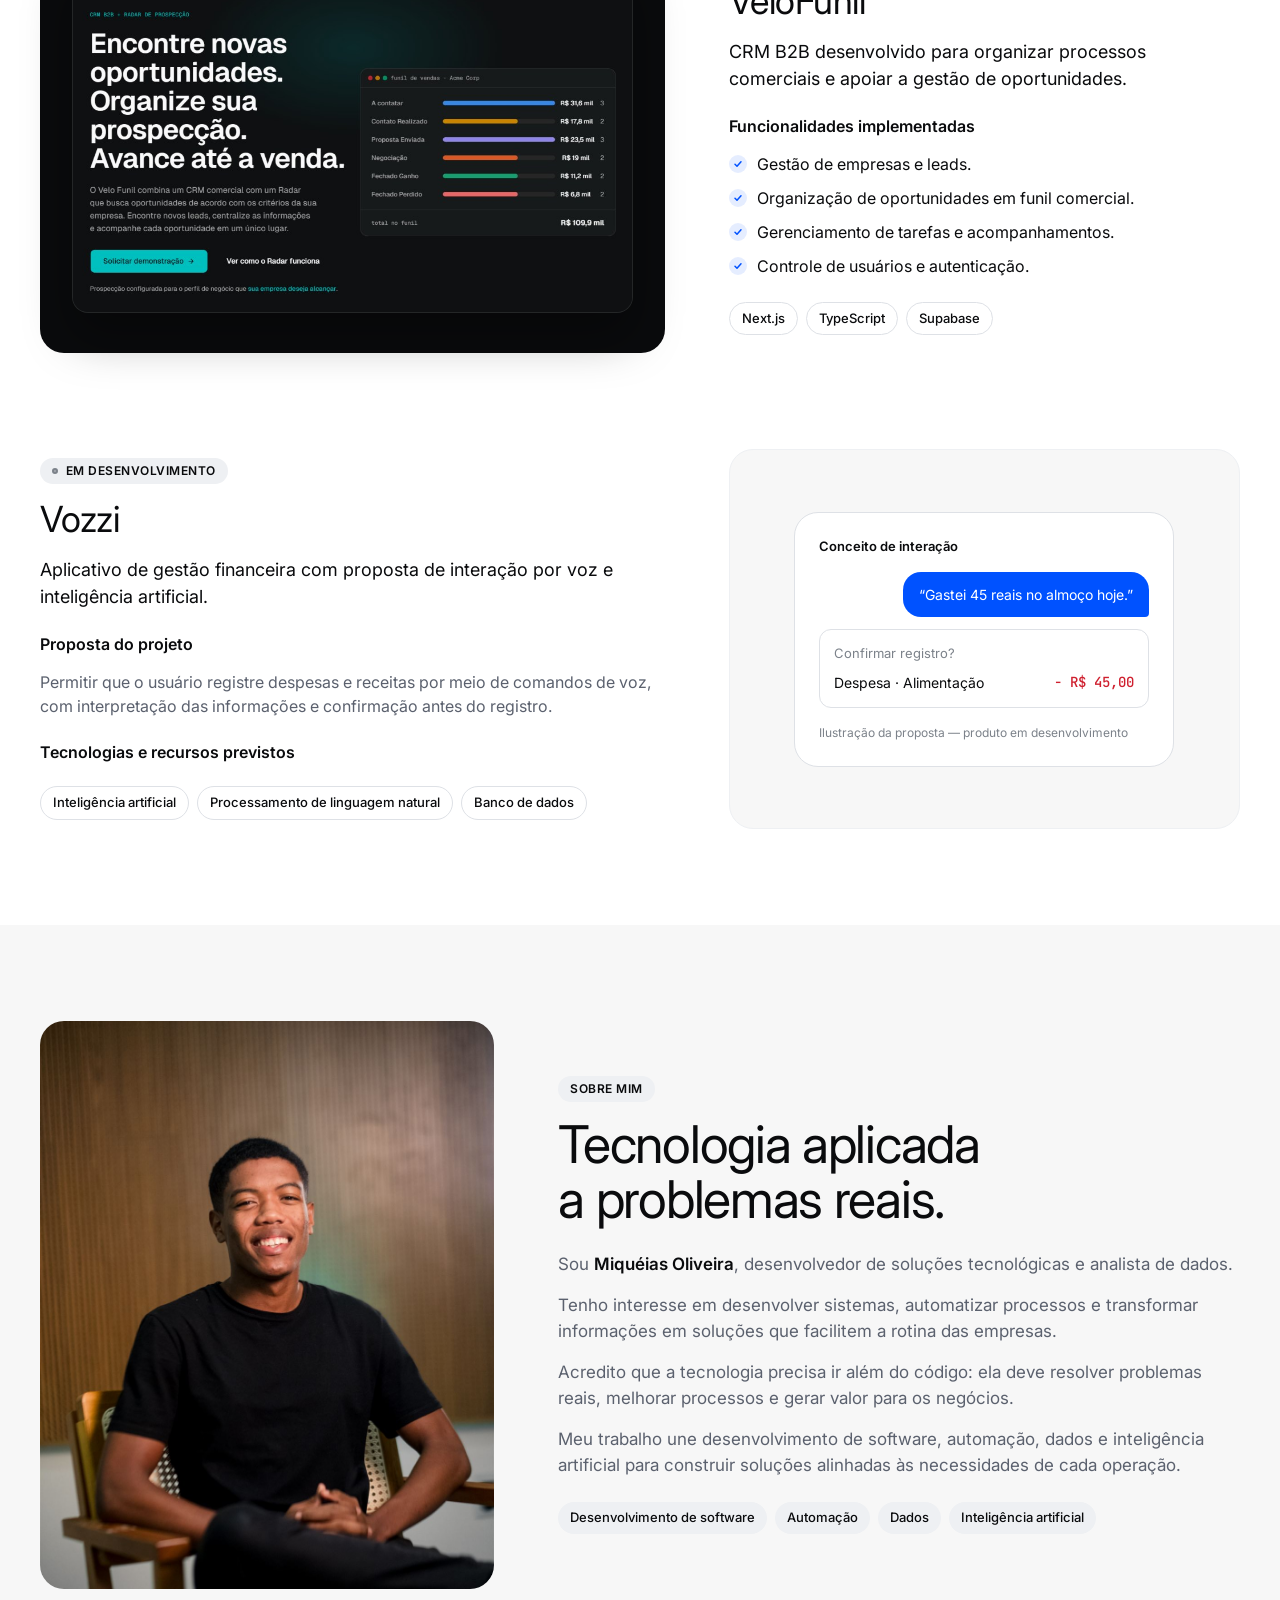
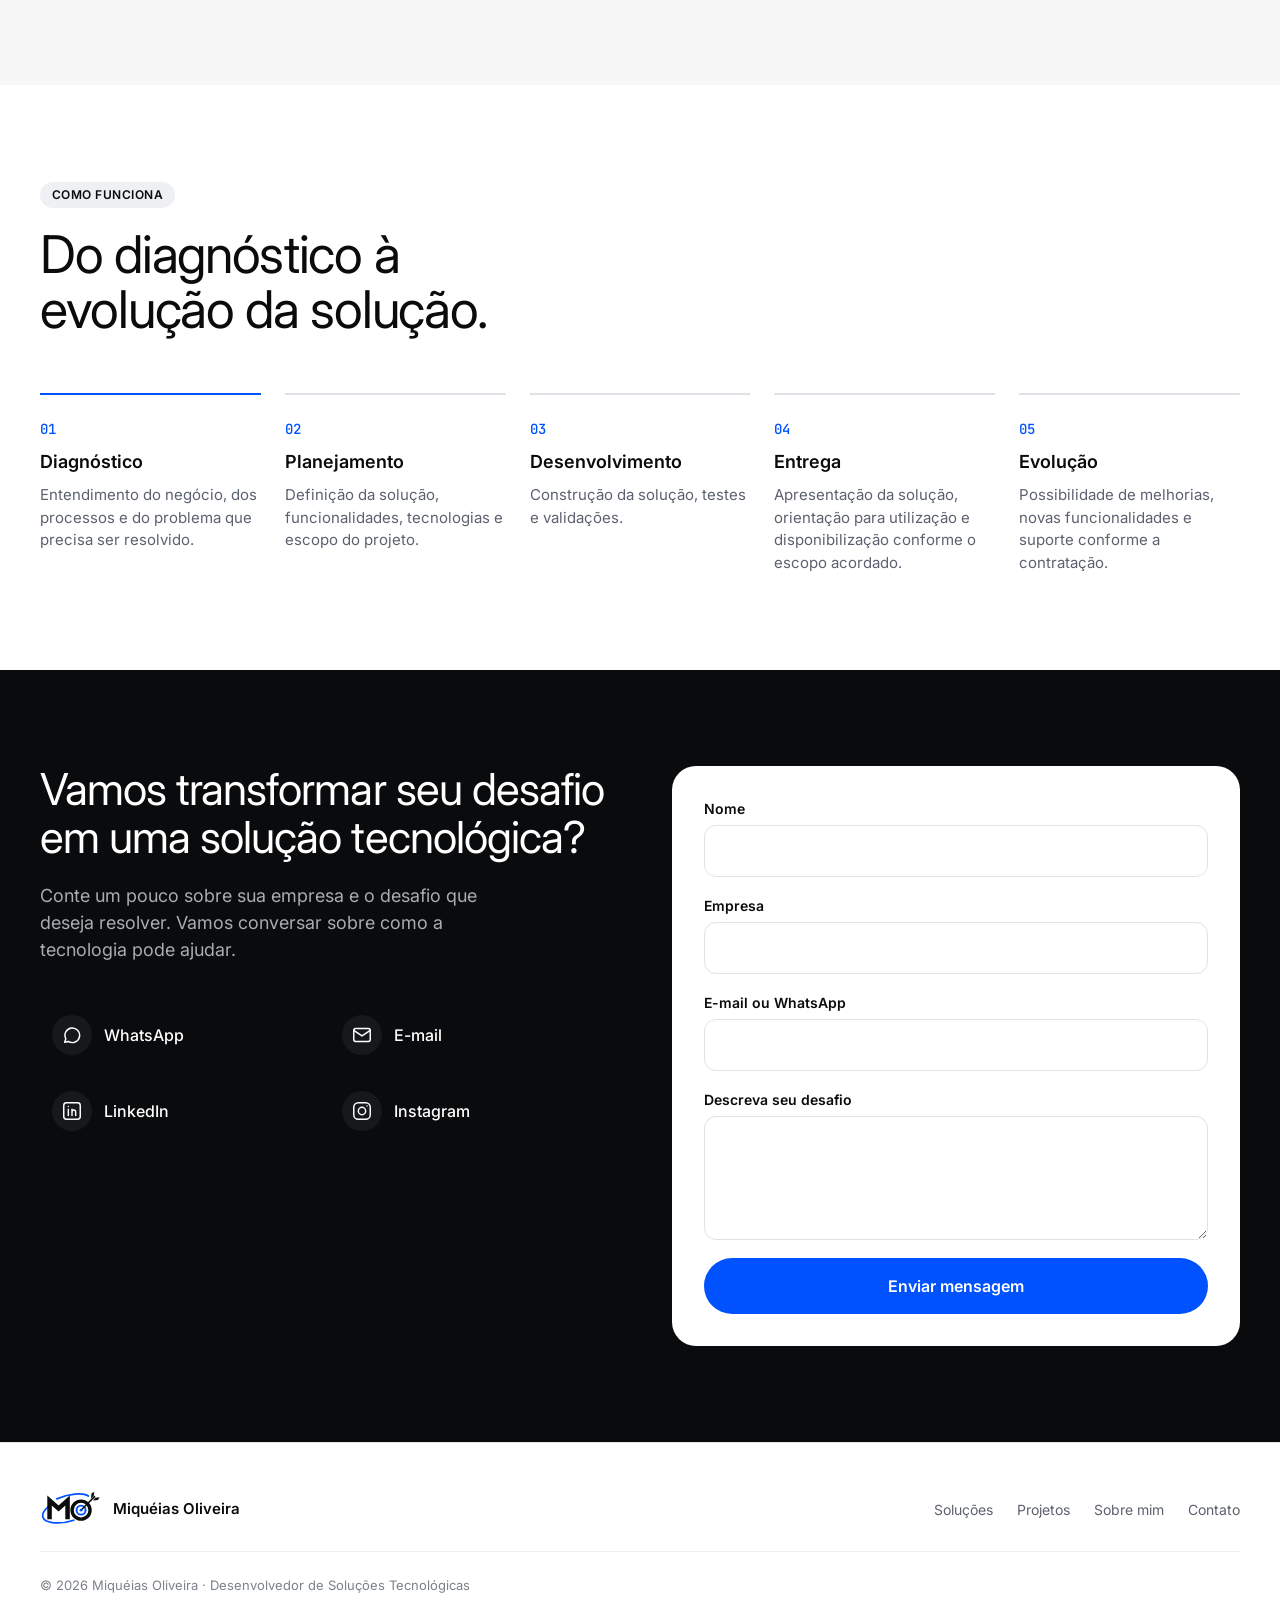
==== commit 7546d41c: "Adiciona vídeo no hero, mãos em dot-matrix e Netlify Forms - Hero: vídeo de fundo com cores invertid" ====
--- a/index.html
+++ b/index.html
@@ -58,6 +58,9 @@
 
     <!-- ===== Hero ===== -->
     <section class="hero" id="inicio">
+      <video class="hero__video" autoplay muted loop playsinline preload="metadata" aria-hidden="true">
+        <source src="https://d8j0ntlcm91z4.cloudfront.net/user_38xzZboKViGWJOttwIXH07lWA1P/hf_20260508_215831_c6a8989c-d716-4d8d-8745-e972a2eec711.mp4" type="video/mp4">
+      </video>
       <div class="container hero__grid">
         <div class="hero__text">
           <span class="badge badge--dark">Miquéias Oliveira · Desenvolvedor de Soluções Tecnológicas</span>
@@ -137,12 +140,14 @@
     </section>
 
     <!-- ===== Soluções ===== -->
-    <section class="section section--soft" id="solucoes">
+    <section class="section section--soft section--hands" id="solucoes">
+      <canvas class="hands-bg" id="handsCanvas" aria-hidden="true"></canvas>
       <div class="container">
         <header class="section__head">
           <span class="badge">Soluções e serviços</span>
           <h2 class="display-lg">Como a tecnologia pode ajudar sua empresa.</h2>
         </header>
+        <div class="hands-band" aria-hidden="true"></div>
         <div class="services">
           <article class="card service">
             <span class="icon-plate icon-plate--blue"><svg viewBox="0 0 24 24"><rect x="3" y="4" width="18" height="14" rx="2"/><path d="M3 9h18M8 21h8"/></svg></span>
@@ -283,7 +288,11 @@
           </ul>
         </div>
 
-        <form class="form" id="contactForm" novalidate>
+        <form class="form" id="contactForm" name="contato" method="POST" data-netlify="true" netlify-honeypot="bot-field" novalidate>
+          <input type="hidden" name="form-name" value="contato">
+          <p class="form__honeypot" aria-hidden="true">
+            <label>Não preencha este campo: <input name="bot-field" tabindex="-1" autocomplete="off"></label>
+          </p>
           <div class="field">
             <label for="nome">Nome</label>
             <input id="nome" name="nome" type="text" autocomplete="name" required>
@@ -300,8 +309,9 @@
             <label for="desafio">Descreva seu desafio</label>
             <textarea id="desafio" name="desafio" rows="4" required></textarea>
           </div>
-          <button type="submit" class="btn btn--primary btn--lg btn--block">Enviar mensagem</button>
+          <button type="submit" class="btn btn--primary btn--lg btn--block" id="formSubmit">Enviar mensagem</button>
           <p class="form__status" id="formStatus" role="status"></p>
+          <a class="btn btn--whatsapp btn--block" id="formWhatsapp" target="_blank" rel="noopener" data-track="whatsapp-form" hidden>Continuar no WhatsApp</a>
         </form>
       </div>
     </section>
@@ -318,5 +328,6 @@
   </footer>
 
   <script src="script.js"></script>
+  <script src="hands.js"></script>
 </body>
 </html>
--- a/styles.css
+++ b/styles.css
@@ -56,6 +56,7 @@
 ul, ol { margin: 0; padding: 0; list-style: none; }
 h1, h2, h3, h4, p, figure { margin: 0; }
 strong { color: var(--ink); font-weight: 600; }
+[hidden] { display: none !important; }
 
 .container { width: 100%; max-width: calc(var(--container) + 2 * var(--gutter)); margin: 0 auto; padding: 0 var(--gutter); }
 
@@ -129,7 +130,18 @@
 /* =========================================================
    Hero
    ========================================================= */
-.hero { background: var(--surface-dark); color: var(--on-dark-soft); padding: 72px 0 var(--section); overflow: hidden; }
+.hero { position: relative; isolation: isolate; background: var(--surface-dark); color: var(--on-dark-soft); padding: 72px 0 var(--section); overflow: hidden; }
+/* Vídeo de fundo: original é claro, então as cores são invertidas para combinar com o hero escuro */
+.hero__video {
+  position: absolute; inset: 0; z-index: -1;
+  width: 100%; height: 100%; object-fit: cover;
+  filter: invert(1) grayscale(1) contrast(1.1);
+  opacity: .45;
+  -webkit-mask-image: linear-gradient(to right, #000 0%, #000 40%, transparent 68%);
+  mask-image: linear-gradient(to right, #000 0%, #000 40%, transparent 68%);
+  pointer-events: none;
+}
+@media (prefers-reduced-motion: reduce) { .hero__video { display: none; } }
 .hero__grid { display: grid; grid-template-columns: 1.1fr .9fr; gap: 64px; align-items: center; }
 .hero .display-mega { color: var(--on-dark); margin: 24px 0 24px; }
 .hero__sub { font-size: 18px; max-width: 540px; }
@@ -194,6 +206,11 @@
 /* Serviços */
 .card { background: var(--canvas); border: 1px solid var(--hairline); border-radius: var(--r-xl); padding: 32px; transition: box-shadow .2s ease; }
 .card:hover { box-shadow: var(--shadow-soft); }
+/* Fundo de mãos em pontos (hands.js) — as mãos ocupam a faixa livre entre o título e os cards */
+.section--hands { position: relative; isolation: isolate; overflow: hidden; }
+.section--hands .section__head { margin-bottom: 0; }
+.hands-bg { position: absolute; inset: 0; z-index: -1; width: 100%; height: 100%; display: block; pointer-events: none; }
+.hands-band { height: clamp(190px, 25vw, 360px); }
 .services { display: grid; grid-template-columns: repeat(2, 1fr); gap: 24px; }
 .service { display: flex; flex-direction: column; gap: 14px; }
 .service .icon-plate { margin-bottom: 8px; }
@@ -276,9 +293,13 @@
 .field textarea { resize: vertical; min-height: 120px; }
 .field input:focus, .field textarea:focus { outline: none; border-color: var(--primary); box-shadow: 0 0 0 1px var(--primary); }
 .field.has-error input, .field.has-error textarea { border-color: var(--down); }
-.form__status { font-size: 14px; min-height: 21px; color: var(--body); }
+.form__status { font-size: 14px; color: var(--body); }
+.form__status:empty { display: none; }
 .form__status.is-error { color: var(--down); }
-.form__status.is-success { color: var(--up); }
+.form__status.is-success { color: var(--ink); font-size: 16px; }
+.form__honeypot { position: absolute; left: -9999px; width: 1px; height: 1px; overflow: hidden; }
+.btn--whatsapp { background: var(--surface-strong); color: var(--ink); }
+.btn--whatsapp:hover { background: var(--hairline); }
 
 /* Rodapé */
 .footer { background: var(--canvas); padding: 48px 0; border-top: 1px solid var(--hairline); }
